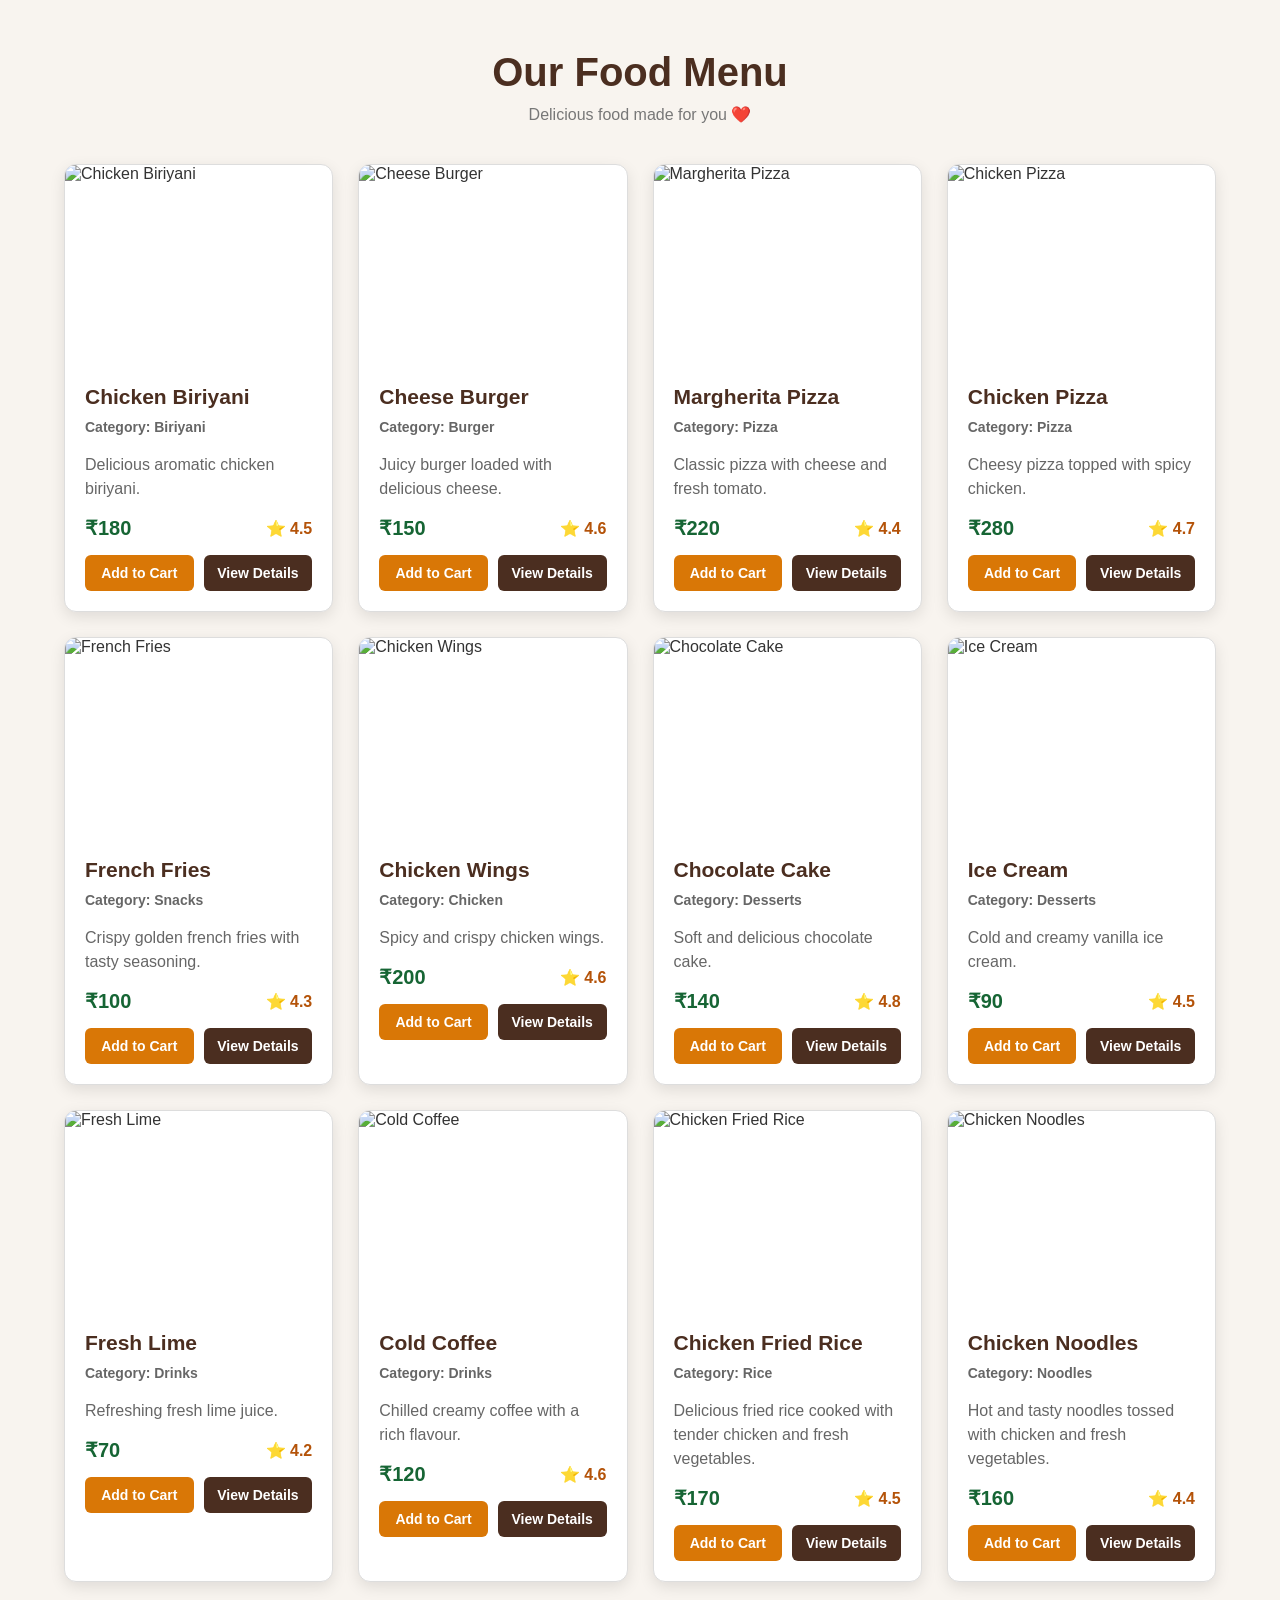
==== menu.html @ fc2682c1 "Merge branch 'main' of https://github.com/aswathi-48/Food-Ordering-Website into Rebin" ====
<!DOCTYPE html>
<html lang="en">
<head>
    <meta charset="UTF-8">
    <meta name="viewport" content="width=device-width, initial-scale=1.0">

    <title>Food Menu</title>

    <link rel="stylesheet" href="style.css">
</head>

<body>

    <section class="menu">

        <h1>Our Food Menu</h1>
        <p class="subtitle">Delicious food made for you ❤️</p>

        <div class="food-container">

            <!-- 1 -->
            <div class="food-card">
                <img src="https://encrypted-tbn0.gstatic.com/images?q=tbn:ANd9GcQTtWQFgd3t1sPPSxlnk-0TT5KOM6GnliFxVKqudAMSTA&s=10" alt="Chicken Biriyani">

                <div class="food-content">
                    <h2>Chicken Biriyani</h2>
                    <p class="category">Category: Biriyani</p>
                    <p>Delicious aromatic chicken biriyani.</p>

                    <div class="food-info">
                        <span class="price">₹180</span>
                        <span class="rating">⭐ 4.5</span>
                    </div>

                    <div class="buttons">
                        <button class="cart-btn">Add to Cart</button>
                        <button class="details-btn">View Details</button>
                    </div>
                </div>
            </div>


            <!-- 2 -->
            <div class="food-card">
                <img src="https://damndelicious.net/wp-content/uploads/2022/08/220602_DD_Best-Ever-Cheeseburger_267.jpg" alt="Cheese Burger">

                <div class="food-content">
                    <h2>Cheese Burger</h2>
                    <p class="category">Category: Burger</p>
                    <p>Juicy burger loaded with delicious cheese.</p>

                    <div class="food-info">
                        <span class="price">₹150</span>
                        <span class="rating">⭐ 4.6</span>
                    </div>

                    <div class="buttons">
                        <button class="cart-btn">Add to Cart</button>
                        <button class="details-btn">View Details</button>
                    </div>
                </div>
            </div>


            <!-- 3 -->
            <div class="food-card">
                <img src="https://encrypted-tbn0.gstatic.com/images?q=tbn:ANd9GcShmltKSQAv7o2VWDIAXHn0uJ71A0DMLGJ2uiG6yrh3Kg&s=10" alt="Margherita Pizza">

                <div class="food-content">
                    <h2>Margherita Pizza</h2>
                    <p class="category">Category: Pizza</p>
                    <p>Classic pizza with cheese and fresh tomato.</p>

                    <div class="food-info">
                        <span class="price">₹220</span>
                        <span class="rating">⭐ 4.4</span>
                    </div>

                    <div class="buttons">
                        <button class="cart-btn">Add to Cart</button>
                        <button class="details-btn">View Details</button>
                    </div>
                </div>
            </div>


            <!-- 4 -->
            <div class="food-card">
                <img src="https://encrypted-tbn0.gstatic.com/images?q=tbn:ANd9GcQUVNDBm1j4oHmKQjUAW163w2jqa-I_Ld3gOcVeNjoInA&s=10" alt="Chicken Pizza">

                <div class="food-content">
                    <h2>Chicken Pizza</h2>
                    <p class="category">Category: Pizza</p>
                    <p>Cheesy pizza topped with spicy chicken.</p>

                    <div class="food-info">
                        <span class="price">₹280</span>
                        <span class="rating">⭐ 4.7</span>
                    </div>

                    <div class="buttons">
                        <button class="cart-btn">Add to Cart</button>
                        <button class="details-btn">View Details</button>
                    </div>
                </div>
            </div>


            <!-- 5 -->
            <div class="food-card">
                <img src="https://encrypted-tbn0.gstatic.com/images?q=tbn:ANd9GcQwn16qcQVv_D668Gzq1YGyWJQUfDeXGIxj0keiKgiSww&s=10" alt="French Fries">

                <div class="food-content">
                    <h2>French Fries</h2>
                    <p class="category">Category: Snacks</p>
                    <p>Crispy golden french fries with tasty seasoning.</p>

                    <div class="food-info">
                        <span class="price">₹100</span>
                        <span class="rating">⭐ 4.3</span>
                    </div>

                    <div class="buttons">
                        <button class="cart-btn">Add to Cart</button>
                        <button class="details-btn">View Details</button>
                    </div>
                </div>
            </div>


            <!-- 6 -->
            <div class="food-card">
                <img src="https://www.thecookierookie.com/wp-content/uploads/2024/02/bbq-chicken-wings-recipe-featured-image.jpg" alt="Chicken Wings">

                <div class="food-content">
                    <h2>Chicken Wings</h2>
                    <p class="category">Category: Chicken</p>
                    <p>Spicy and crispy chicken wings.</p>

                    <div class="food-info">
                        <span class="price">₹200</span>
                        <span class="rating">⭐ 4.6</span>
                    </div>

                    <div class="buttons">
                        <button class="cart-btn">Add to Cart</button>
                        <button class="details-btn">View Details</button>
                    </div>
                </div>
            </div>


            <!-- 7 -->
            <div class="food-card">
                <img src="https://encrypted-tbn0.gstatic.com/images?q=tbn:ANd9GcRb_kOYHR7FZSgUUy360_GORkGcVmYPO1cDXW1qyAsa-A&s=10" alt="Chocolate Cake">

                <div class="food-content">
                    <h2>Chocolate Cake</h2>
                    <p class="category">Category: Desserts</p>
                    <p>Soft and delicious chocolate cake.</p>

                    <div class="food-info">
                        <span class="price">₹140</span>
                        <span class="rating">⭐ 4.8</span>
                    </div>

                    <div class="buttons">
                        <button class="cart-btn">Add to Cart</button>
                        <button class="details-btn">View Details</button>
                    </div>
                </div>
            </div>


            <!-- 8 -->
            <div class="food-card">
                <img src="https://encrypted-tbn0.gstatic.com/images?q=tbn:ANd9GcR2DAlMifCvxuc1U6bVwChFJB8bCK7DDZVv4PPlHrHPrQ&s=10" alt="Ice Cream">

                <div class="food-content">
                    <h2>Ice Cream</h2>
                    <p class="category">Category: Desserts</p>
                    <p>Cold and creamy vanilla ice cream.</p>

                    <div class="food-info">
                        <span class="price">₹90</span>
                        <span class="rating">⭐ 4.5</span>
                    </div>

                    <div class="buttons">
                        <button class="cart-btn">Add to Cart</button>
                        <button class="details-btn">View Details</button>
                    </div>
                </div>
            </div>


            <!-- 9 -->
            <div class="food-card">
                <img src="https://encrypted-tbn0.gstatic.com/images?q=tbn:ANd9GcRvg3Fx9V_jOgja9JNpMnHdmuhb3ISKIgwDZVZd_mCoCQ&s=10" alt="Fresh Lime">

                <div class="food-content">
                    <h2>Fresh Lime</h2>
                    <p class="category">Category: Drinks</p>
                    <p>Refreshing fresh lime juice.</p>

                    <div class="food-info">
                        <span class="price">₹70</span>
                        <span class="rating">⭐ 4.2</span>
                    </div>

                    <div class="buttons">
                        <button class="cart-btn">Add to Cart</button>
                        <button class="details-btn">View Details</button>
                    </div>
                </div>
            </div>


            <!-- 10 -->
            <div class="food-card">
                <img src="https://encrypted-tbn0.gstatic.com/images?q=tbn:ANd9GcTmMqkmnLEZTK8bQ9XAfvUqR834bCGnAig5wtwbeVl_xA&s=10" alt="Cold Coffee">

                <div class="food-content">
                    <h2>Cold Coffee</h2>
                    <p class="category">Category: Drinks</p>
                    <p>Chilled creamy coffee with a rich flavour.</p>

                    <div class="food-info">
                        <span class="price">₹120</span>
                        <span class="rating">⭐ 4.6</span>
                    </div>

                    <div class="buttons">
                        <button class="cart-btn">Add to Cart</button>
                        <button class="details-btn">View Details</button>
                    </div>
                </div>
            </div>
            
<!-- 11 -->
<div class="food-card">

    <img src="https://encrypted-tbn0.gstatic.com/images?q=tbn:ANd9GcS5iA-RFuI9-KZun_xmhOAD4nNydKASaFuKKhTWEWbh2A&s=10" alt="Chicken Fried Rice">

    <div class="food-content">

        <h2>Chicken Fried Rice</h2>

        <p class="category">Category: Rice</p>

        <p>Delicious fried rice cooked with tender chicken and fresh vegetables.</p>

        <div class="food-info">
            <span class="price">₹170</span>
            <span class="rating">⭐ 4.5</span>
        </div>

        <div class="buttons">
            <button class="cart-btn">Add to Cart</button>
            <button class="details-btn">View Details</button>
        </div>

    </div>

</div>


<!-- 12 -->
<div class="food-card">

    <img src="https://encrypted-tbn0.gstatic.com/images?q=tbn:ANd9GcQwHwR5eLsr2pNSWS-S98oU8wU7tH796nkY_but3x_0GQ&s=10" alt="Chicken Noodles">

    <div class="food-content">

        <h2>Chicken Noodles</h2>

        <p class="category">Category: Noodles</p>

        <p>Hot and tasty noodles tossed with chicken and fresh vegetables.</p>

        <div class="food-info">
            <span class="price">₹160</span>
            <span class="rating">⭐ 4.4</span>
        </div>

        <div class="buttons">
            <button class="cart-btn">Add to Cart</button>
            <button class="details-btn">View Details</button>
        </div>

    </div>

</div>


            

        </div>

    </section>

</body>
</html>
---- style.css ----
/* RESET */
* {
    margin: 0;
    padding: 0;
    box-sizing: border-box;
}

/* BODY */
body {
    font-family: Arial, sans-serif;
    background-color: #f8f4ef;
    color: #333;
}

/* MENU */
.menu {
    width: 90%;
    max-width: 1400px;
    margin: 50px auto;
}

/* HEADING */
.menu h1 {
    text-align: center;
    font-size: 40px;
    color: #4b2e20;
    margin-bottom: 10px;
}

.subtitle {
    text-align: center;
    color: #777;
    margin-bottom: 40px;
}

/* FOOD GRID */
.food-container {
    display: grid;
    grid-template-columns: repeat(4, 1fr);
    gap: 25px;
}

/* FOOD CARD */
.food-card {
    background-color: white;
    border: 1px solid #ddd;
    border-radius: 12px;
    overflow: hidden;
    box-shadow: 0 5px 15px rgba(0, 0, 0, 0.1);
    transition: 0.3s;
}

.food-card:hover {
    transform: translateY(-8px);
    box-shadow: 0 10px 25px rgba(0, 0, 0, 0.15);
}

/* IMAGE */
.food-card img {
    width: 100%;
    height: 200px;
    object-fit: cover;
    display: block;
}

/* CONTENT */
.food-content {
    padding: 20px;
}

.food-content h2 {
    color: #4b2e20;
    font-size: 21px;
    margin-bottom: 8px;
}

.category {
    display: inline-block;
    color: #d97706;
    font-weight: bold;
    font-size: 14px;
    margin-bottom: 10px;
}

.food-content > p {
    color: #666;
    line-height: 1.5;
    margin-bottom: 15px;
}

/* PRICE + RATING */
.food-info {
    display: flex;
    justify-content: space-between;
    align-items: center;
    margin-bottom: 15px;
}

.price {
    color: #166534;
    font-size: 20px;
    font-weight: bold;
}

.rating {
    color: #b45309;
    font-weight: bold;
}

/* BUTTONS */
.buttons {
    display: flex;
    gap: 10px;
}

button {
    border: none;
    padding: 10px;
    border-radius: 6px;
    cursor: pointer;
    font-size: 14px;
    font-weight: bold;
    transition: 0.3s;
}

.cart-btn {
    background-color: #d97706;
    color: white;
    flex: 1;
}

.cart-btn:hover {
    background-color: #b45309;
}

.details-btn {
    background-color: #4b2e20;
    color: white;
    flex: 1;
}

.details-btn:hover {
    background-color: #2f1b12;
}


/* =========================
   TABLET
   901px - 1200px
========================= */

@media screen and (max-width: 1200px) {

    .food-container {
        grid-template-columns: repeat(3, 1fr);
    }

}


/* =========================
   SMALL TABLET
   601px - 900px
========================= */

@media screen and (max-width: 900px) {

    .menu {
        width: 92%;
    }

    .food-container {
        grid-template-columns: repeat(2, 1fr);
    }

}


/* =========================
   MOBILE
   401px - 600px
========================= */

@media screen and (max-width: 600px) {

    .menu {
        width: 94%;
        margin: 30px auto;
    }

    .menu h1 {
        font-size: 30px;
    }

    .subtitle {
        font-size: 14px;
        margin-bottom: 30px;
    }

    .food-container {
        grid-template-columns: 1fr;
        gap: 20px;
    }

    .food-card img {
        height: 220px;
    }

}


/* =========================
   SMALL MOBILE
   400px and below
========================= */

@media screen and (max-width: 400px) {

    .menu {
        width: 92%;
    }

    .menu h1 {
        font-size: 26px;
    }

    .food-content {
        padding: 15px;
    }

    .food-card img {
        height: 190px;
    }

    .buttons {
        flex-direction: column;
    }

    button {
        width: 100%;
    }

}
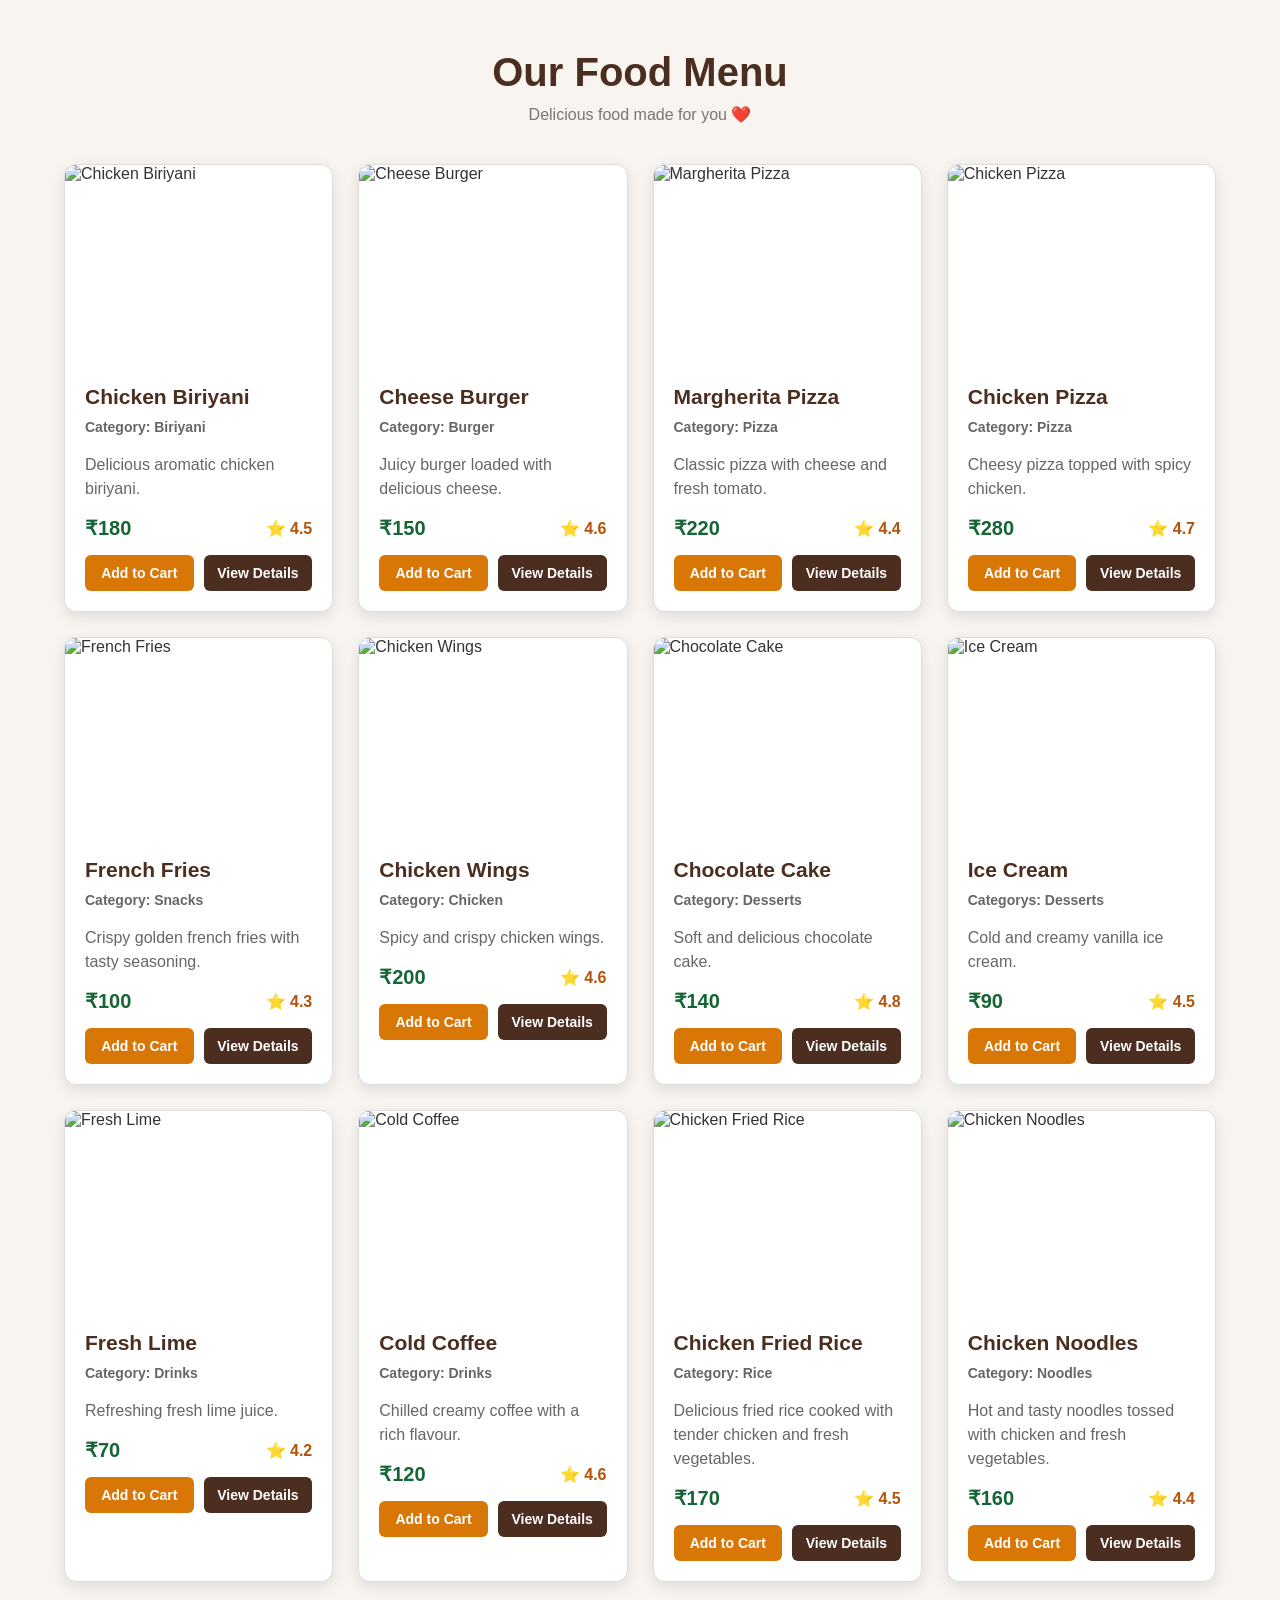
==== commit e0bdf8d7: "food menu and cards completed" ====
--- a/menu.html
+++ b/menu.html
@@ -179,7 +179,7 @@
 
                 <div class="food-content">
                     <h2>Ice Cream</h2>
-                    <p class="category">Category: Desserts</p>
+                    <p class="category">Categorys: Desserts</p>
                     <p>Cold and creamy vanilla ice cream.</p>
 
                     <div class="food-info">
--- a/style.css
+++ b/style.css
@@ -1,5 +1,5 @@
 
-/* RESET */
+
 * {
     margin: 0;
     padding: 0;
